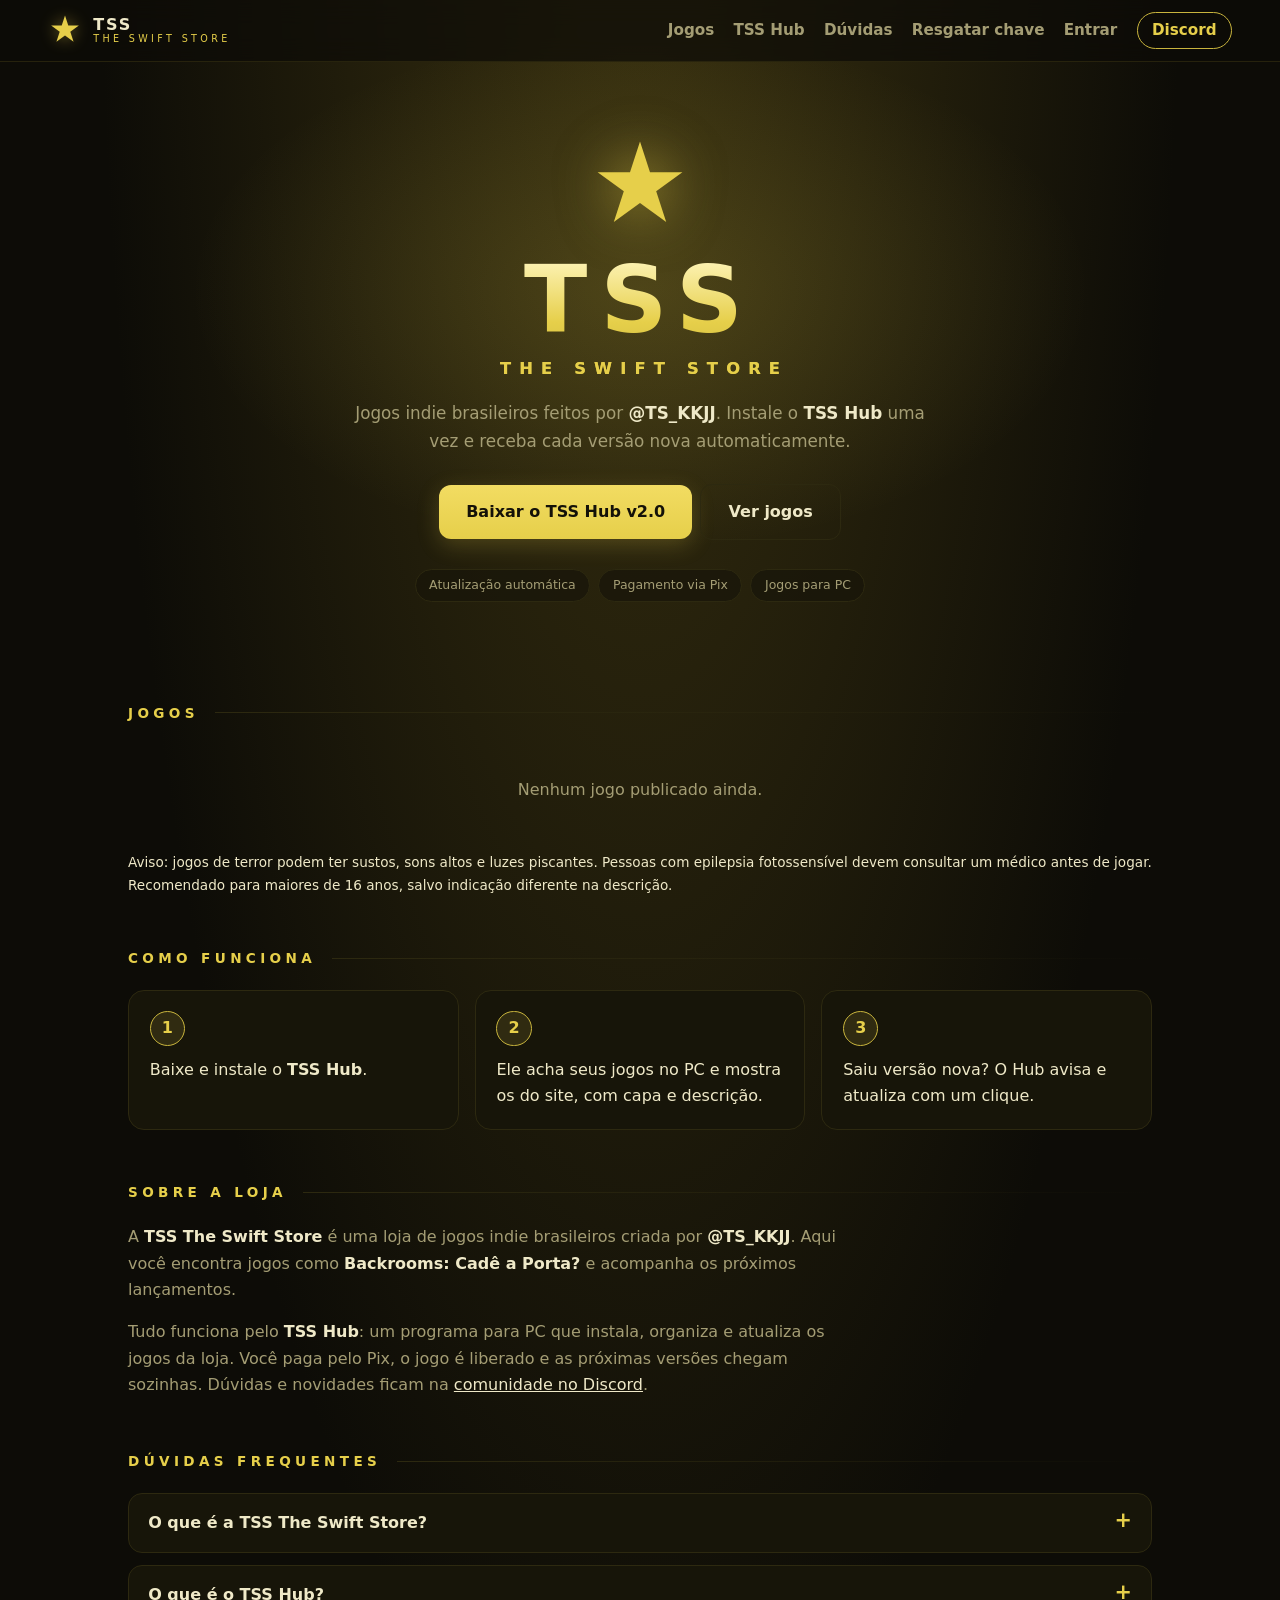
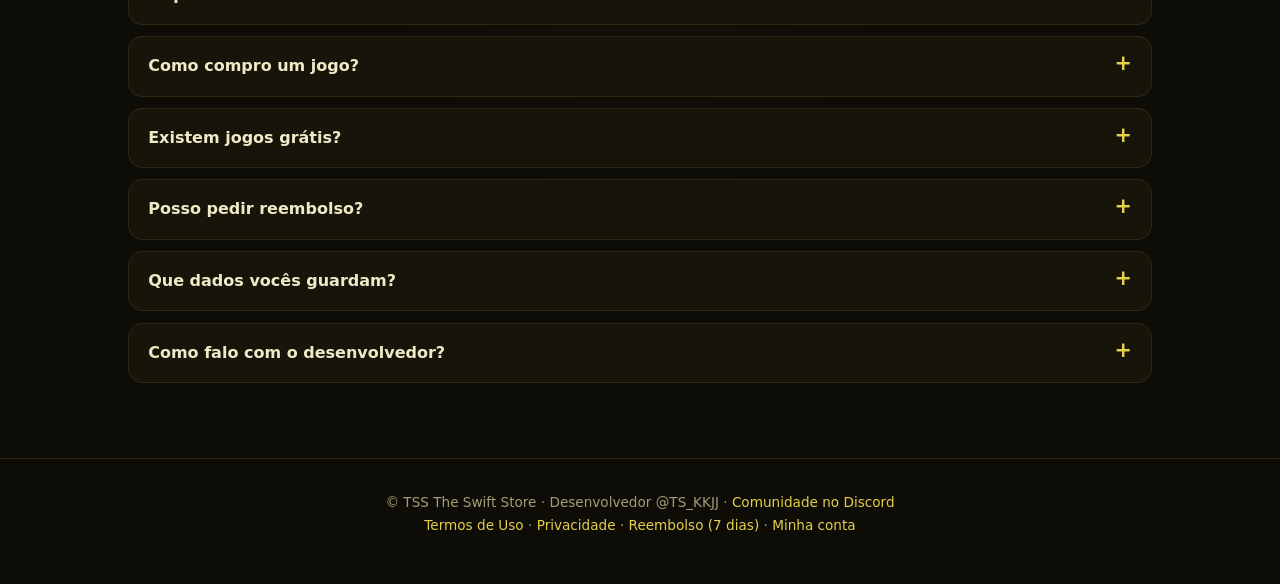
==== public/index.html @ dae32a20 "Pagina de cada jogo (/jogo/<id>) criada automaticamente + campos de video, capturas e requisitos no " ====
<!doctype html>
<html lang="pt-BR">
<head>
<meta charset="utf-8">
<meta name="viewport" content="width=device-width, initial-scale=1, viewport-fit=cover">
<title>TSS The Swift Store – Jogos indie brasileiros e TSS Hub</title>
<meta name="description" content="Loja oficial TSS The Swift Store: baixe o TSS Hub e instale jogos indie brasileiros, como Backrooms: Cadê a Porta?, com atualizações automáticas.">
<meta name="keywords" content="TSS The Swift Store, TSS Store, TSS Hub, jogos indie brasileiros, Backrooms Cadê a Porta, TS_KKJJ, loja de jogos">
<meta name="author" content="TS_KKJJ">
<meta name="robots" content="index, follow, max-image-preview:large">
<meta name="theme-color" content="#0d0c07">
<link rel="canonical" href="https://tss-store.vercel.app/">
<link rel="icon" type="image/svg+xml" href="/icon.svg">
<meta property="og:type" content="website">
<meta property="og:site_name" content="TSS The Swift Store">
<meta property="og:locale" content="pt_BR">
<meta property="og:title" content="TSS The Swift Store – Jogos indie brasileiros e TSS Hub">
<meta property="og:description" content="Instale o TSS Hub uma vez e receba cada versão nova dos jogos automaticamente. Backrooms: Cadê a Porta? e mais.">
<meta property="og:url" content="https://tss-store.vercel.app/">
<meta property="og:image" content="https://tss-store.vercel.app/capsules/backrooms.png">
<meta name="twitter:card" content="summary_large_image">
<meta name="twitter:title" content="TSS The Swift Store – Jogos indie brasileiros e TSS Hub">
<meta name="twitter:description" content="Loja de jogos indie com o TSS Hub e atualizações automáticas.">
<meta name="twitter:image" content="https://tss-store.vercel.app/capsules/backrooms.png">
<script type="application/ld+json">{"@context": "https://schema.org", "@graph": [{"@type": "WebSite", "@id": "https://tss-store.vercel.app/#website", "url": "https://tss-store.vercel.app/", "name": "TSS The Swift Store", "alternateName": ["TSS Store", "The Swift Store", "TSS Hub"], "inLanguage": "pt-BR", "description": "Loja de jogos indie brasileiros com o TSS Hub e atualizações automáticas."}, {"@type": "Organization", "@id": "https://tss-store.vercel.app/#org", "name": "TSS The Swift Store", "url": "https://tss-store.vercel.app/", "logo": "https://tss-store.vercel.app/icon.svg", "sameAs": ["https://discord.gg/h5pD7XCMAf"]}, {"@type": "FAQPage", "mainEntity": [{"@type": "Question", "name": "O que é a TSS The Swift Store?", "acceptedAnswer": {"@type": "Answer", "text": "É a loja e o catálogo de jogos indie feitos por @TS_KKJJ. Você instala o TSS Hub uma vez e ele baixa e atualiza os jogos da loja para você."}}, {"@type": "Question", "name": "O que é o TSS Hub?", "acceptedAnswer": {"@type": "Answer", "text": "É o programa para PC da TSS The Swift Store. Ele acha seus jogos, mostra os jogos do site com capa e descrição e avisa quando sai uma versão nova, atualizando com um clique."}}, {"@type": "Question", "name": "Como compro um jogo?", "acceptedAnswer": {"@type": "Answer", "text": "Clique em Comprar Pix no jogo e pague pelo Pix no próprio site. Depois da confirmação, o jogo fica liberado para instalar pelo TSS Hub. Se você tem uma chave, use a página Resgatar chave."}}, {"@type": "Question", "name": "Existem jogos grátis?", "acceptedAnswer": {"@type": "Answer", "text": "Sim. Alguns jogos têm demo gratuita para você testar antes de comprar, como a demo de Backrooms: Cadê a Porta?."}}, {"@type": "Question", "name": "Como falo com o desenvolvedor?", "acceptedAnswer": {"@type": "Answer", "text": "Entre no servidor de Discord da comunidade TSS, o link está no topo e no rodapé do site."}}]}]}</script>
<style>
:root{--gold:#e6cf4a;--gold2:#c9b53d;--bg:#0d0c07;--panel:#171509;--panel2:#1d1a0c;--line:#2d2910;--text:#efe9c8;--mute:#a49d74;color-scheme:dark;box-sizing:border-box;padding-top:env(safe-area-inset-top,0px);padding-bottom:env(safe-area-inset-bottom,0px)}
html{scroll-behavior:smooth;scroll-padding-top:calc(env(safe-area-inset-top,0px) + 4.5rem)}
*{box-sizing:border-box}
body{margin:0;background:var(--bg);background-image:radial-gradient(ellipse at 50% -10%,#3a3210 0,transparent 60%);background-repeat:no-repeat;color:var(--text);font:400 1rem/1.65 "Segoe UI",system-ui,Arial,sans-serif;min-height:100vh}
a{color:inherit}
:focus-visible{outline:2px solid var(--gold);outline-offset:3px;border-radius:6px}
.sr{position:absolute;width:1px;height:1px;overflow:hidden;clip:rect(0 0 0 0);white-space:nowrap}
header{position:sticky;top:env(safe-area-inset-top,0px);z-index:20;display:flex;justify-content:space-between;align-items:center;gap:1rem;flex-wrap:wrap;padding:.75rem clamp(1rem,4vw,3rem);background:rgba(13,12,7,.72);-webkit-backdrop-filter:blur(12px);backdrop-filter:blur(12px);border-bottom:1px solid rgba(45,41,16,.8)}
.brand{display:flex;align-items:center;gap:.7rem;font-weight:800;letter-spacing:.12em;text-decoration:none;line-height:1.1}
.brand svg{width:34px;height:34px;fill:var(--gold);filter:drop-shadow(0 0 8px rgba(230,207,74,.45))}
.brand small{display:block;font-size:.6rem;color:var(--gold);letter-spacing:.35em;font-weight:400}
nav{display:flex;align-items:center;flex-wrap:wrap;gap:.2rem 1.2rem}
nav a{color:var(--mute);text-decoration:none;font-weight:600;font-size:.95rem;transition:color .15s}
nav a:hover{color:var(--gold)}
nav a.pill{border:1px solid var(--gold2);color:var(--gold);padding:.3rem .9rem;border-radius:999px}
nav a.pill:hover{background:var(--gold);color:#141108}
.hero{position:relative;isolation:isolate;text-align:center;padding:4.5rem 1rem 3rem;max-width:900px;margin:0 auto}
.hero::before{content:"";position:absolute;z-index:-1;left:50%;top:-2rem;width:min(900px,140%);height:520px;transform:translateX(-50%);background:radial-gradient(closest-side,rgba(230,207,74,.17),transparent);pointer-events:none}
.hero .star{width:104px;fill:var(--gold);filter:drop-shadow(0 0 26px rgba(230,207,74,.55));animation:float 5s ease-in-out infinite}
@keyframes float{0%,100%{transform:translateY(0) rotate(0)}50%{transform:translateY(-8px) rotate(4deg)}}
.hero h1{margin:.5rem 0 0;font-size:clamp(3.2rem,13vw,5.8rem);letter-spacing:.14em;line-height:1;background:linear-gradient(180deg,#fff6bf,var(--gold) 55%,var(--gold2));-webkit-background-clip:text;background-clip:text;-webkit-text-fill-color:transparent;color:transparent}
.hero h1 span{display:block;margin:.9rem -.5em 0 0;font-size:clamp(.72rem,2.6vw,1.02rem);letter-spacing:.5em;font-weight:600;text-transform:uppercase;background:none;-webkit-text-fill-color:var(--gold);color:var(--gold)}
.hero p.lead{color:var(--mute);max-width:36rem;margin:1.4rem auto 1.8rem;font-size:1.05rem}
.hero p.lead b{color:var(--text)}
.btn{display:inline-block;background:linear-gradient(180deg,#f2dc62,var(--gold));color:#141108;font-weight:800;text-decoration:none;padding:.85rem 1.7rem;border-radius:12px;border:0;cursor:pointer;font-size:1rem;font-family:inherit;box-shadow:0 6px 22px rgba(230,207,74,.22);transition:transform .15s,box-shadow .15s,background .15s}
.btn:hover{transform:translateY(-2px);box-shadow:0 10px 28px rgba(230,207,74,.34)}
.btn.ghost{background:transparent;color:var(--text);border:1px solid var(--line);box-shadow:none;margin-left:.5rem}
.btn.ghost:hover{border-color:var(--gold2);color:var(--gold)}
.btn.off{opacity:.45;pointer-events:none;box-shadow:none}
.chips{display:flex;flex-wrap:wrap;justify-content:center;gap:.5rem;margin-top:1.8rem}
.chips span{border:1px solid var(--line);background:rgba(23,21,9,.7);color:var(--mute);font-size:.78rem;padding:.35rem .85rem;border-radius:999px}
main{max-width:1120px;margin:0 auto;padding:0 clamp(1rem,4vw,3rem) 4rem}
h2{display:flex;align-items:center;gap:1rem;font-size:.85rem;letter-spacing:.32em;color:var(--gold);margin:3.2rem 0 1.3rem;font-weight:700}
h2::after{content:"";flex:1;height:1px;background:linear-gradient(90deg,var(--line),transparent)}
.grid{display:grid;grid-template-columns:repeat(auto-fill,minmax(min(100%,320px),1fr));gap:1.4rem}
.card{background:linear-gradient(180deg,var(--panel2),var(--panel));border:1px solid var(--line);border-radius:18px;overflow:hidden;display:flex;flex-direction:column;transition:transform .18s,border-color .18s,box-shadow .18s}
.card:hover{transform:translateY(-4px);border-color:var(--gold2);box-shadow:0 14px 34px rgba(0,0,0,.45),0 0 0 1px rgba(230,207,74,.12)}
.ph{position:relative}
.ph img{width:100%;aspect-ratio:16/9;object-fit:cover;display:block;background:#1d1a0b}
.ph::after{content:"";position:absolute;inset:auto 0 0;height:45%;background:linear-gradient(transparent,rgba(23,21,9,.95));pointer-events:none}
.badge{position:absolute;z-index:1;top:.7rem;right:.7rem;background:rgba(13,12,7,.82);border:1px solid var(--gold2);color:var(--gold);font-weight:800;font-size:.8rem;padding:.2rem .65rem;border-radius:999px;-webkit-backdrop-filter:blur(6px);backdrop-filter:blur(6px)}
.card .b{padding:1.1rem 1.25rem 1.3rem;display:flex;flex-direction:column;gap:.55rem;flex:1}
.card h3{margin:0;font-size:1.25rem;line-height:1.25}
.tags{display:flex;gap:.4rem;flex-wrap:wrap}
.tags span{background:var(--line);color:var(--mute);font-size:.62rem;font-weight:700;padding:.15rem .5rem;border-radius:5px;letter-spacing:.08em}
.card p{margin:0;color:var(--mute);font-size:.92rem;flex:1}
.meta{display:flex;justify-content:space-between;align-items:center;gap:.6rem;flex-wrap:wrap;margin-top:.5rem}
.meta small{color:var(--mute)}
.sk{min-height:360px;background:linear-gradient(100deg,var(--panel) 30%,#211e0d 50%,var(--panel) 70%);background-size:200% 100%;animation:sh 1.4s linear infinite;border:1px solid var(--line);border-radius:18px}
@keyframes sh{to{background-position:-200% 0}}
#msg{display:none;color:var(--mute);text-align:center;padding:2rem}
.how{display:grid;grid-template-columns:repeat(auto-fit,minmax(220px,1fr));gap:1rem}
.how div{background:var(--panel);border:1px solid var(--line);border-radius:16px;padding:1.2rem 1.3rem;transition:border-color .18s}
.how div:hover{border-color:var(--gold2)}
.how b{display:grid;place-items:center;width:2.2rem;height:2.2rem;margin-bottom:.7rem;border-radius:50%;background:rgba(230,207,74,.12);border:1px solid var(--gold2);color:var(--gold);font-size:1rem}
.about p{color:var(--mute);max-width:46rem;margin:0 0 1rem}
.about p b,.about p a{color:var(--text)}
details{background:var(--panel);border:1px solid var(--line);border-radius:14px;margin-bottom:.7rem;transition:border-color .18s}
details[open]{border-color:var(--gold2)}
summary{cursor:pointer;padding:1rem 1.2rem;font-weight:700;list-style:none;display:flex;justify-content:space-between;gap:1rem}
summary::-webkit-details-marker{display:none}
summary::after{content:"+";color:var(--gold);font-size:1.3rem;line-height:1}
details[open] summary::after{content:"–"}
details p{margin:0;padding:0 1.2rem 1.1rem;color:var(--mute)}
footer{text-align:center;color:var(--mute);font-size:.85rem;padding:2rem 1rem 3rem;border-top:1px solid var(--line)}
footer a{color:var(--gold);text-decoration:none}
footer a:hover{text-decoration:underline}
.preco{font-weight:700;color:var(--gold)}
@media (max-width:560px){.btn.ghost{margin:.6rem 0 0}.hero{padding-top:3rem}}
@media (prefers-reduced-motion:reduce){*{animation:none!important;transition:none!important}html{scroll-behavior:auto}}
</style>
</head>
<body>
<header>
  <a class="brand" href="/" aria-label="TSS The Swift Store - início"><svg viewBox="-70 -70 140 140" aria-hidden="true"><polygon points="0,-60 13.47,-18.54 57.06,-18.54 21.8,7.08 35.27,48.54 0,22.92 -35.27,48.54 -21.8,7.08 -57.06,-18.54 -13.47,-18.54"/></svg><span>TSS<small>THE SWIFT STORE</small></span></a>
  <nav aria-label="Principal"><a href="#jogos">Jogos</a><a href="#hub">TSS Hub</a><a href="#faq">Dúvidas</a><a href="/resgatar">Resgatar chave</a><a href="/conta" id="navconta">Entrar</a><a class="pill" href="https://discord.gg/h5pD7XCMAf" target="_blank" rel="noopener">Discord</a></nav>
</header>

<section class="hero">
  <svg class="star" viewBox="-70 -70 140 140" aria-hidden="true"><polygon points="0,-60 13.47,-18.54 57.06,-18.54 21.8,7.08 35.27,48.54 0,22.92 -35.27,48.54 -21.8,7.08 -57.06,-18.54 -13.47,-18.54"/></svg>
  <h1>TSS<span>The Swift Store</span></h1>
  <p class="lead">Jogos indie brasileiros feitos por <b>@TS_KKJJ</b>. Instale o <b>TSS Hub</b> uma vez e receba cada versão nova automaticamente.</p>
  <a class="btn off" id="hubbtn" href="#hub">Baixar o TSS Hub</a><a class="btn ghost" href="#jogos">Ver jogos</a>
  <div class="chips"><span>Atualização automática</span><span>Pagamento via Pix</span><span>Jogos para PC</span></div>
</section>

<main>
  <h2 id="jogos">JOGOS</h2>
  <div class="grid" id="grid" aria-live="polite"><div class="sk"></div><div class="sk"></div></div>
  <div id="msg"></div>
  <p class="mut" style="font-size:.85rem;margin-top:1rem">Aviso: jogos de terror podem ter sustos, sons altos e luzes piscantes. Pessoas com epilepsia fotossensível devem consultar um médico antes de jogar. Recomendado para maiores de 16 anos, salvo indicação diferente na descrição.</p>
  <noscript><p>Ative o JavaScript para ver o catálogo. Jogo em destaque: <b>Backrooms: Cadê a Porta?</b>, um jogo de terror e exploração dos corredores amarelos.</p></noscript>

  <h2 id="hub">COMO FUNCIONA</h2>
  <div class="how">
    <div><b>1</b>Baixe e instale o <strong>TSS Hub</strong>.</div>
    <div><b>2</b>Ele acha seus jogos no PC e mostra os do site, com capa e descrição.</div>
    <div><b>3</b>Saiu versão nova? O Hub avisa e atualiza com um clique.</div>
  </div>

  <h2 id="sobre">SOBRE A LOJA</h2>
  <div class="about">
    <p>A <b>TSS The Swift Store</b> é uma loja de jogos indie brasileiros criada por <b>@TS_KKJJ</b>. Aqui você encontra jogos como <b>Backrooms: Cadê a Porta?</b> e acompanha os próximos lançamentos.</p>
    <p>Tudo funciona pelo <b>TSS Hub</b>: um programa para PC que instala, organiza e atualiza os jogos da loja. Você paga pelo Pix, o jogo é liberado e as próximas versões chegam sozinhas. Dúvidas e novidades ficam na <a href="https://discord.gg/h5pD7XCMAf" target="_blank" rel="noopener">comunidade no Discord</a>.</p>
  </div>

  <h2 id="faq">DÚVIDAS FREQUENTES</h2>
  <details><summary>O que é a TSS The Swift Store?</summary><p>É a loja e o catálogo de jogos indie feitos por @TS_KKJJ. Você instala o TSS Hub uma vez e ele baixa e atualiza os jogos da loja para você.</p></details><details><summary>O que é o TSS Hub?</summary><p>É o programa para PC da TSS The Swift Store. Ele acha seus jogos, mostra os jogos do site com capa e descrição e avisa quando sai uma versão nova, atualizando com um clique.</p></details><details><summary>Como compro um jogo?</summary><p>Clique em Comprar Pix no jogo e pague pelo Pix no próprio site. Depois da confirmação, o jogo fica liberado para instalar pelo TSS Hub. Se você tem uma chave, use a página Resgatar chave.</p></details><details><summary>Existem jogos grátis?</summary><p>Sim. Alguns jogos têm demo gratuita para você testar antes de comprar, como a demo de Backrooms: Cadê a Porta?.</p></details><details><summary>Posso pedir reembolso?</summary><p>Sim. Compras feitas no site podem ser desfeitas em até 7 dias, com devolução integral do valor. Peça em Minha conta ou pelo Discord. Veja a Política de Reembolso.</p></details><details><summary>Que dados vocês guardam?</summary><p>Para comprar, pedimos nome completo, CPF e e-mail, guardados cifrados na sua conta, além do registro do aceite dos termos. Você pode ver, corrigir, baixar e excluir seus dados em Minha conta. Veja a Política de Privacidade.</p></details><details><summary>Como falo com o desenvolvedor?</summary><p>Entre no servidor de Discord da comunidade TSS, o link está no topo e no rodapé do site.</p></details>
</main>

<footer>© TSS The Swift Store · Desenvolvedor @TS_KKJJ · <a href="https://discord.gg/h5pD7XCMAf" target="_blank" rel="noopener">Comunidade no Discord</a><br><a href="/termos">Termos de Uso</a> · <a href="/privacidade">Privacidade</a> · <a href="/reembolso">Reembolso (7 dias)</a> · <a href="/conta">Minha conta</a></footer>

<script>
function esc(s){return String(s==null?"":s).replace(/[&<>"']/g,function(c){return c==="&"?"&amp;":c==="<"?"&lt;":c===">"?"&gt;":c==='"'?"&quot;":"&#39;"})}
function safe(u){return /^(https:\/\/|\/|[a-z0-9_\-.\/]+$)/i.test(u||"")?u:""}
function fmtPreco(p){var n=Number(p);if(!Number.isFinite(n)||n<=0)return"Grátis (teste)";return"R$ "+n.toFixed(2).replace(".",",")}
function comprar(jogo,preco,nome){
  var q="jogo="+encodeURIComponent(jogo)+"&preco="+encodeURIComponent(preco||0)+"&nome="+encodeURIComponent(nome||"");
  location.href="/pagar.html?"+q;
}
function card(x){
  var acao;
  if(x.download_url){acao='<a class="btn" href="'+esc(safe(x.download_url))+'">Baixar</a>'}
  else if(!x.protegido&&x.disponivel){acao='<a class="btn" href="/api/baixar-gratis?jogo='+encodeURIComponent(x.id)+'">Baixar</a>'}
  else if(x.protegido){var label=Number(x.preco)>0?"Comprar Pix":"Obter grátis (teste)";
    acao='<button class="btn" data-jogo="'+esc(x.id)+'" data-preco="'+esc(x.preco||0)+'" data-nome="'+esc(x.name)+'">'+esc(label)+'</button>'}
  else{acao="<small>Em breve</small>"}
  var badge=x.protegido?fmtPreco(x.preco):((x.download_url||x.disponivel)?"GRÁTIS":"EM BREVE");
  var meta="v"+esc(x.version)+(x.size_mb?" · "+esc(x.size_mb)+" MB":"");
  var tags=(x.tags||[]).map(function(t){return"<span>"+esc(t)+"</span>"}).join("");
  return '<article class="card"><div class="ph"><a href="/jogo/'+encodeURIComponent(x.id)+'" style="display:block" aria-label="Ver pagina de '+esc(x.name)+'"><img src="'+esc(safe(x.capsule_url))+'" alt="'+esc(x.name)+' - capa do jogo" width="640" height="360" loading="lazy"></a><span class="badge">'+esc(badge)+'</span></div><div class="b"><h3><a href="/jogo/'+encodeURIComponent(x.id)+'" style="text-decoration:none">'+esc(x.name)+'</a></h3><div class="tags">'+tags+'</div><p>'+esc(x.description)+'</p><div class="meta"><small>'+meta+'</small>'+acao+'</div></div></article>';
}
function seo(g){
  try{
    var list=g.map(function(x,i){
      var item={"@type":"VideoGame","name":x.name,"description":x.description,"genre":x.tags||[],"gamePlatform":"PC","author":{"@type":"Person","name":"TS_KKJJ"},"inLanguage":"pt-BR"};
      try{item.image=new URL(safe(x.capsule_url),location.href).href}catch(e){}
      if(x.version)item.softwareVersion=String(x.version);
      if(x.protegido||x.download_url){item.offers={"@type":"Offer","price":x.protegido?(Number(x.preco)||0):0,"priceCurrency":"BRL","availability":"https://schema.org/InStock","url":location.origin+"/"}}
      return{"@type":"ListItem","position":i+1,"item":item};
    });
    var s=document.createElement("script");s.type="application/ld+json";
    s.textContent=JSON.stringify({"@context":"https://schema.org","@type":"ItemList","name":"Jogos da TSS The Swift Store","itemListElement":list});
    document.head.appendChild(s);
  }catch(e){}
}
var ultimo="",seoFeito=false;
function pintar(d){
  var hub=d.hub||{},b=document.getElementById("hubbtn");
  if(hub.download_url&&safe(hub.download_url)){b.href=safe(hub.download_url);b.classList.remove("off");b.textContent="Baixar o TSS Hub v"+hub.version}
  var g=(d.games||[]).filter(function(x){return x.disponivel===true}),grid=document.getElementById("grid"),msg=document.getElementById("msg");
  if(!g.length){grid.innerHTML="";msg.style.display="block";msg.textContent="Nenhum jogo publicado ainda.";return}
  msg.style.display="none";
  grid.innerHTML=g.map(card).join("");
  var buttons=grid.querySelectorAll("button[data-jogo]");
  for(var i=0;i<buttons.length;i++){(function(btn){btn.onclick=function(){comprar(btn.getAttribute("data-jogo"),Number(btn.getAttribute("data-preco"))||0,btn.getAttribute("data-nome")||"")}})(buttons[i])}
  if(!seoFeito){seoFeito=true;seo(g)}
}
/* Olha o catalogo e o cofre a cada 5 s; so redesenha quando algo mudou. */
function carregar(){
  fetch("/api/catalogo",{cache:"no-store"}).then(function(r){if(!r.ok)throw 0;return r.json()})
  .catch(function(){return fetch("catalog.json",{cache:"no-cache"}).then(function(r){return r.json()})})
  .then(function(d){var s=JSON.stringify(d);if(s===ultimo)return;ultimo=s;pintar(d)})
  .catch(function(){
    if(ultimo)return;
    document.getElementById("grid").innerHTML="";
    var m=document.getElementById("msg");m.style.display="block";m.textContent="Não consegui carregar o catálogo agora.";
  });
}
carregar();
setInterval(function(){if(!document.hidden)carregar()},5000);
document.addEventListener("visibilitychange",function(){if(!document.hidden)carregar()});
fetch("/api/auth?acao=eu",{credentials:"same-origin"}).then(function(r){return r.json()}).then(function(d){if(d&&d.logado){var a=document.getElementById("navconta");a.textContent=d.nome?"Olá, "+d.nome.split(" ")[0]:"Minha conta"}}).catch(function(){});
</script>
<script src="/legal.js" defer></script>
</body>
</html>
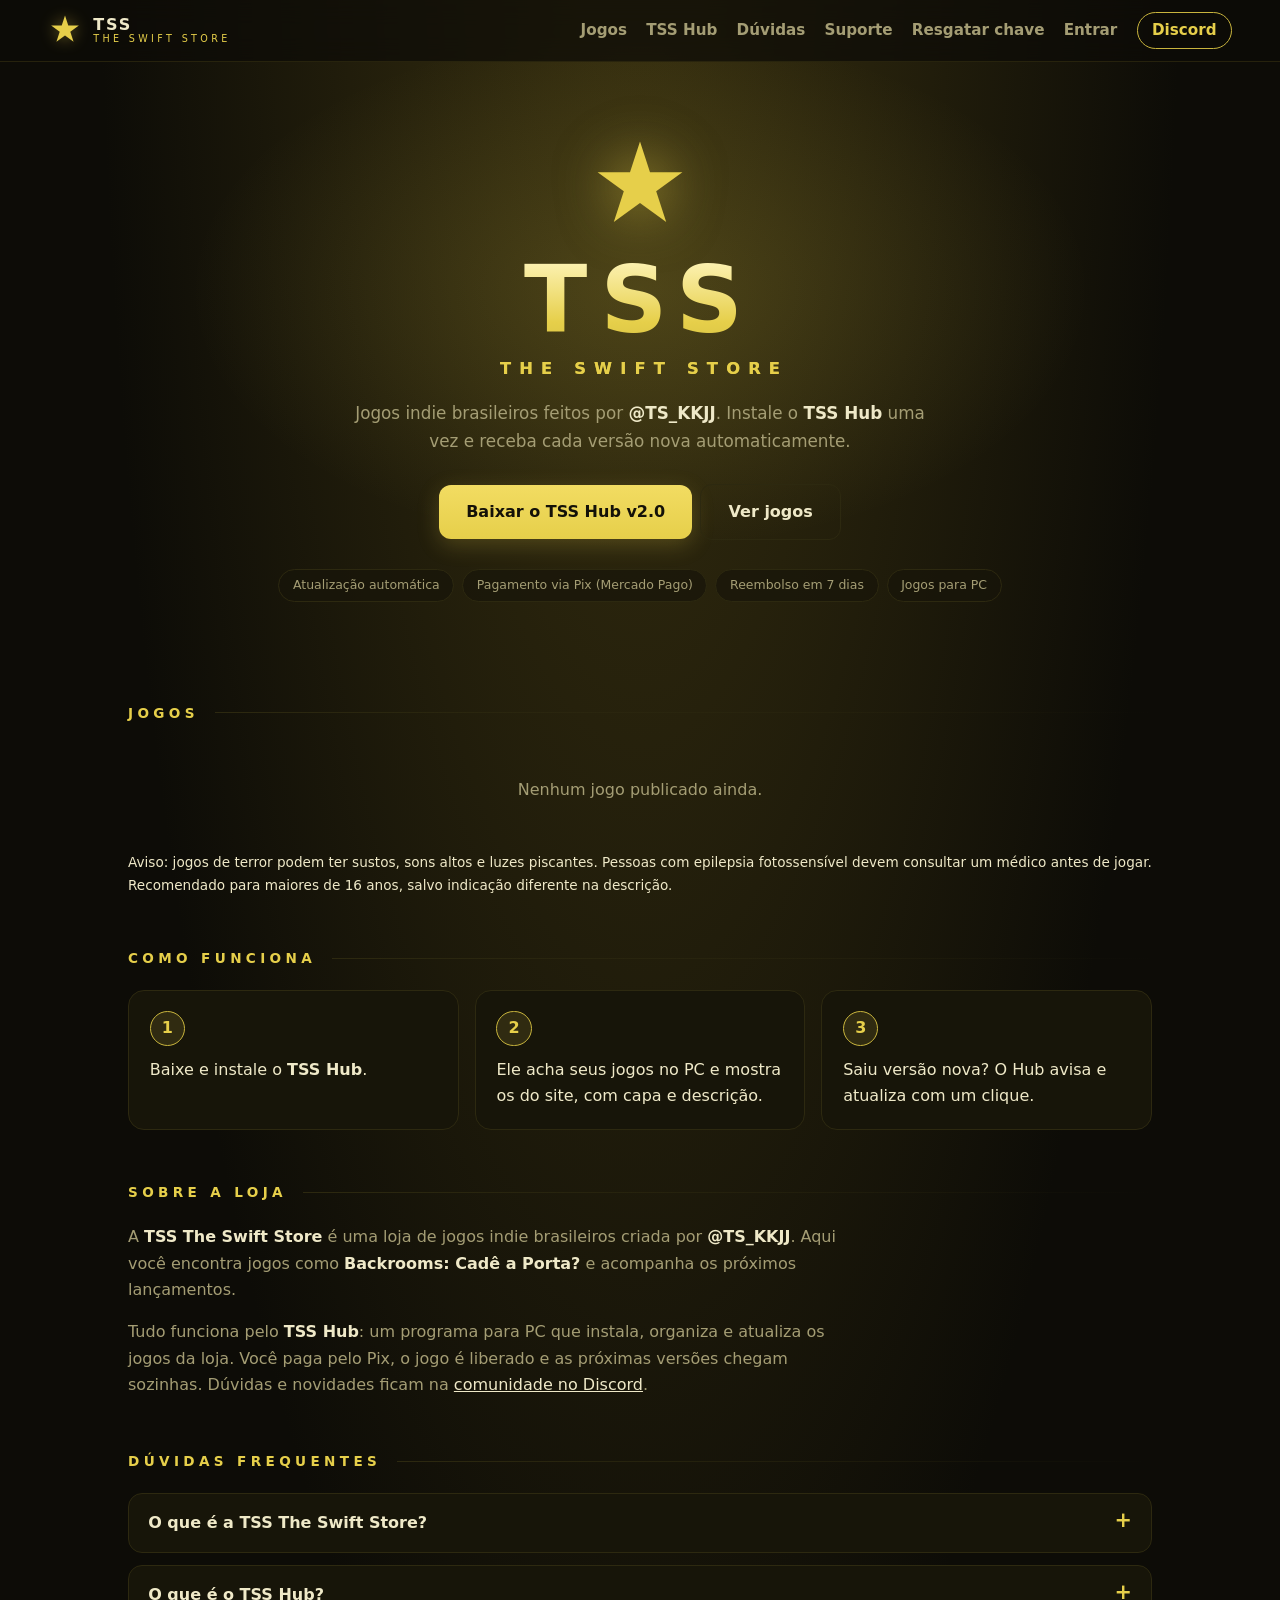
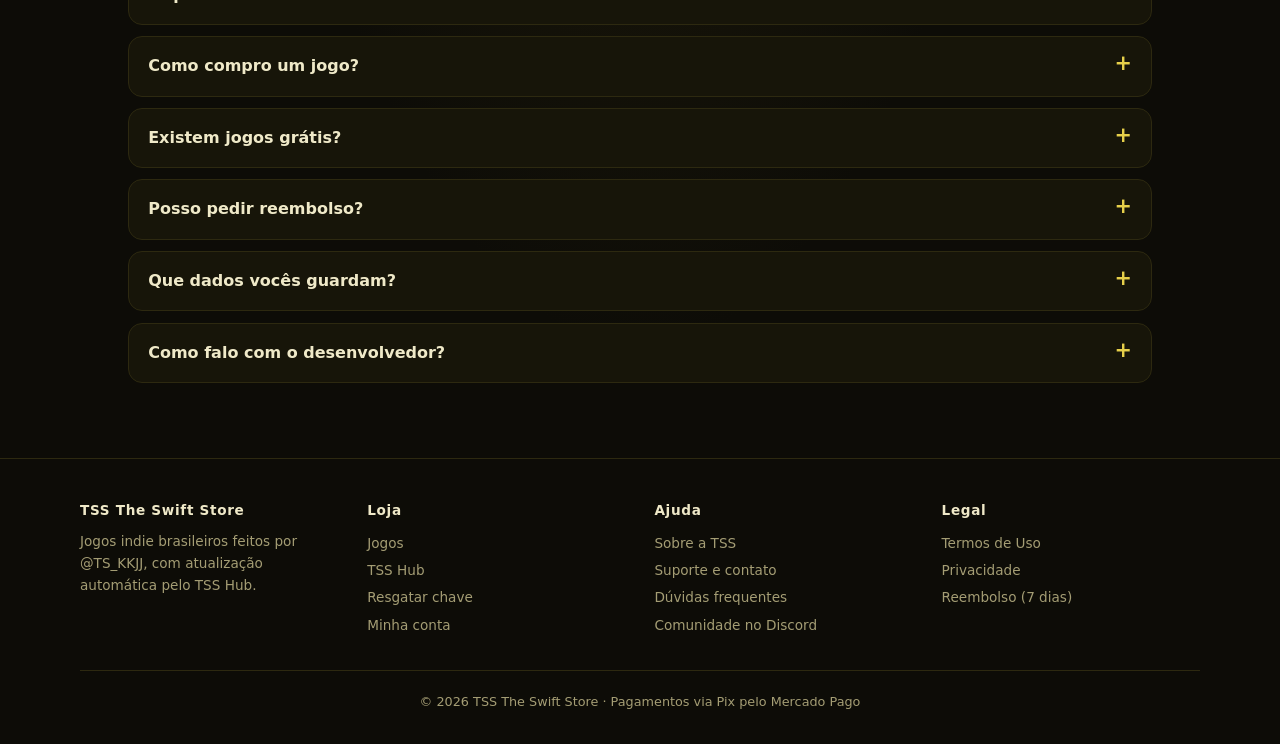
==== commit ba7bdff1: "Profissionalizacao (blocos 1, 2 e 4): Sobre, Suporte, rodape completo, selos de confianca, busca/fil" ====
--- a/public/index.html
+++ b/public/index.html
@@ -94,12 +94,33 @@
 .preco{font-weight:700;color:var(--gold)}
 @media (max-width:560px){.btn.ghost{margin:.6rem 0 0}.hero{padding-top:3rem}}
 @media (prefers-reduced-motion:reduce){*{animation:none!important;transition:none!important}html{scroll-behavior:auto}}
+[hidden]{display:none!important}
+.filtros{display:flex;flex-wrap:wrap;gap:.7rem;align-items:center;margin:0 0 1.2rem}
+.filtros input{flex:1 1 220px;background:var(--panel);border:1px solid var(--line);color:var(--text);padding:.65rem 1rem;border-radius:12px;font:inherit}
+.filtros input:focus{border-color:var(--gold2);outline:none}
+#ftags{display:flex;flex-wrap:wrap;gap:.4rem}
+.ch{background:transparent;border:1px solid var(--line);color:var(--mute);border-radius:999px;padding:.3rem .85rem;font:inherit;font-size:.8rem;cursor:pointer;transition:border-color .15s,color .15s}
+.ch:hover,.ch.on{border-color:var(--gold2);color:var(--gold)}
+.news{display:grid;grid-template-columns:repeat(auto-fit,minmax(260px,1fr));gap:1rem}
+.nw{background:linear-gradient(180deg,var(--panel2),var(--panel));border:1px solid var(--line);border-radius:16px;padding:1.1rem 1.3rem;transition:border-color .18s}
+.nw:hover{border-color:var(--gold2)}
+.nw small{color:var(--gold);letter-spacing:.08em;font-size:.75rem}
+.nw h3{margin:.3rem 0 .4rem;font-size:1.1rem}
+.nw p{margin:0 0 .6rem;color:var(--mute);font-size:.92rem;white-space:pre-line}
+.nw a{color:var(--gold);text-decoration:none;font-weight:700;font-size:.9rem}
+footer.rod{text-align:left;padding:2.5rem clamp(1rem,4vw,3rem) 2rem}
+.rg{max-width:1120px;margin:0 auto;display:grid;grid-template-columns:repeat(auto-fit,minmax(180px,1fr));gap:1.8rem}
+.rg b{display:block;color:var(--text);margin-bottom:.5rem;letter-spacing:.05em}
+.rg a{display:block;color:var(--mute);text-decoration:none;padding:.15rem 0}
+.rg a:hover{color:var(--gold);text-decoration:none}
+.rg p{margin:0;color:var(--mute);max-width:17rem}
+.cp{max-width:1120px;margin:2rem auto 0;padding-top:1.2rem;border-top:1px solid var(--line);color:var(--mute);font-size:.8rem;text-align:center}
 </style>
 </head>
 <body>
 <header>
   <a class="brand" href="/" aria-label="TSS The Swift Store - início"><svg viewBox="-70 -70 140 140" aria-hidden="true"><polygon points="0,-60 13.47,-18.54 57.06,-18.54 21.8,7.08 35.27,48.54 0,22.92 -35.27,48.54 -21.8,7.08 -57.06,-18.54 -13.47,-18.54"/></svg><span>TSS<small>THE SWIFT STORE</small></span></a>
-  <nav aria-label="Principal"><a href="#jogos">Jogos</a><a href="#hub">TSS Hub</a><a href="#faq">Dúvidas</a><a href="/resgatar">Resgatar chave</a><a href="/conta" id="navconta">Entrar</a><a class="pill" href="https://discord.gg/h5pD7XCMAf" target="_blank" rel="noopener">Discord</a></nav>
+  <nav aria-label="Principal"><a href="#jogos">Jogos</a><a href="#hub">TSS Hub</a><a href="#faq">Dúvidas</a><a href="/suporte">Suporte</a><a href="/resgatar">Resgatar chave</a><a href="/conta" id="navconta">Entrar</a><a class="pill" href="https://discord.gg/h5pD7XCMAf" target="_blank" rel="noopener">Discord</a></nav>
 </header>
 
 <section class="hero">
@@ -107,15 +128,18 @@
   <h1>TSS<span>The Swift Store</span></h1>
   <p class="lead">Jogos indie brasileiros feitos por <b>@TS_KKJJ</b>. Instale o <b>TSS Hub</b> uma vez e receba cada versão nova automaticamente.</p>
   <a class="btn off" id="hubbtn" href="#hub">Baixar o TSS Hub</a><a class="btn ghost" href="#jogos">Ver jogos</a>
-  <div class="chips"><span>Atualização automática</span><span>Pagamento via Pix</span><span>Jogos para PC</span></div>
+  <div class="chips"><span>Atualização automática</span><span>Pagamento via Pix (Mercado Pago)</span><span>Reembolso em 7 dias</span><span>Jogos para PC</span></div>
 </section>
 
 <main>
   <h2 id="jogos">JOGOS</h2>
+  <div class="filtros" id="filtros" hidden><input id="fq" type="search" placeholder="Buscar jogo…" aria-label="Buscar jogo"><div id="ftags"></div></div>
   <div class="grid" id="grid" aria-live="polite"><div class="sk"></div><div class="sk"></div></div>
   <div id="msg"></div>
   <p class="mut" style="font-size:.85rem;margin-top:1rem">Aviso: jogos de terror podem ter sustos, sons altos e luzes piscantes. Pessoas com epilepsia fotossensível devem consultar um médico antes de jogar. Recomendado para maiores de 16 anos, salvo indicação diferente na descrição.</p>
   <noscript><p>Ative o JavaScript para ver o catálogo. Jogo em destaque: <b>Backrooms: Cadê a Porta?</b>, um jogo de terror e exploração dos corredores amarelos.</p></noscript>
+
+  <div id="novsec" hidden><h2 id="novidades">NOVIDADES</h2><div class="news" id="news"></div></div>
 
   <h2 id="hub">COMO FUNCIONA</h2>
   <div class="how">
@@ -134,7 +158,12 @@
   <details><summary>O que é a TSS The Swift Store?</summary><p>É a loja e o catálogo de jogos indie feitos por @TS_KKJJ. Você instala o TSS Hub uma vez e ele baixa e atualiza os jogos da loja para você.</p></details><details><summary>O que é o TSS Hub?</summary><p>É o programa para PC da TSS The Swift Store. Ele acha seus jogos, mostra os jogos do site com capa e descrição e avisa quando sai uma versão nova, atualizando com um clique.</p></details><details><summary>Como compro um jogo?</summary><p>Clique em Comprar Pix no jogo e pague pelo Pix no próprio site. Depois da confirmação, o jogo fica liberado para instalar pelo TSS Hub. Se você tem uma chave, use a página Resgatar chave.</p></details><details><summary>Existem jogos grátis?</summary><p>Sim. Alguns jogos têm demo gratuita para você testar antes de comprar, como a demo de Backrooms: Cadê a Porta?.</p></details><details><summary>Posso pedir reembolso?</summary><p>Sim. Compras feitas no site podem ser desfeitas em até 7 dias, com devolução integral do valor. Peça em Minha conta ou pelo Discord. Veja a Política de Reembolso.</p></details><details><summary>Que dados vocês guardam?</summary><p>Para comprar, pedimos nome completo, CPF e e-mail, guardados cifrados na sua conta, além do registro do aceite dos termos. Você pode ver, corrigir, baixar e excluir seus dados em Minha conta. Veja a Política de Privacidade.</p></details><details><summary>Como falo com o desenvolvedor?</summary><p>Entre no servidor de Discord da comunidade TSS, o link está no topo e no rodapé do site.</p></details>
 </main>
 
-<footer>© TSS The Swift Store · Desenvolvedor @TS_KKJJ · <a href="https://discord.gg/h5pD7XCMAf" target="_blank" rel="noopener">Comunidade no Discord</a><br><a href="/termos">Termos de Uso</a> · <a href="/privacidade">Privacidade</a> · <a href="/reembolso">Reembolso (7 dias)</a> · <a href="/conta">Minha conta</a></footer>
+<footer class="rod"><div class="rg">
+<div><b>TSS The Swift Store</b><p>Jogos indie brasileiros feitos por @TS_KKJJ, com atualização automática pelo TSS Hub.</p></div>
+<div><b>Loja</b><a href="/#jogos">Jogos</a><a href="/#hub">TSS Hub</a><a href="/resgatar">Resgatar chave</a><a href="/conta">Minha conta</a></div>
+<div><b>Ajuda</b><a href="/sobre">Sobre a TSS</a><a href="/suporte">Suporte e contato</a><a href="/#faq">Dúvidas frequentes</a><a href="https://discord.gg/h5pD7XCMAf" target="_blank" rel="noopener">Comunidade no Discord</a></div>
+<div><b>Legal</b><a href="/termos">Termos de Uso</a><a href="/privacidade">Privacidade</a><a href="/reembolso">Reembolso (7 dias)</a></div>
+</div><p class="cp">© 2026 TSS The Swift Store · Pagamentos via Pix pelo Mercado Pago</p></footer>
 
 <script>
 function esc(s){return String(s==null?"":s).replace(/[&<>"']/g,function(c){return c==="&"?"&amp;":c==="<"?"&lt;":c===">"?"&gt;":c==='"'?"&quot;":"&#39;"})}
@@ -170,6 +199,24 @@
     document.head.appendChild(s);
   }catch(e){}
 }
+var todos=[],fq="",ftag="";
+function norm(s){return String(s||"").toLowerCase().normalize("NFD").replace(/[\u0300-\u036f]/g,"")}
+function filtrados(){return todos.filter(function(x){var ok=!fq||norm(x.name+" "+x.description+" "+(x.tags||[]).join(" ")).indexOf(fq)>-1;var t=!ftag||(x.tags||[]).indexOf(ftag)>-1;return ok&&t})}
+function redesenhar(){
+  var grid=document.getElementById("grid");
+  grid.innerHTML=filtrados().map(card).join("")||'<p class="mut">Nenhum jogo encontrado.</p>';
+  var buttons=grid.querySelectorAll("button[data-jogo]");
+  for(var i=0;i<buttons.length;i++){(function(btn){btn.onclick=function(){comprar(btn.getAttribute("data-jogo"),Number(btn.getAttribute("data-preco"))||0,btn.getAttribute("data-nome")||"")}})(buttons[i])}
+}
+function montarFiltros(){
+  var box=document.getElementById("filtros");
+  if(todos.length<4){box.hidden=true;fq="";ftag="";return}
+  box.hidden=false;
+  var tags=[];todos.forEach(function(x){(x.tags||[]).forEach(function(t){if(tags.indexOf(t)<0)tags.push(t)})});
+  document.getElementById("ftags").innerHTML=['<button class="ch'+(ftag===""?" on":"")+'" data-t="">Todos</button>'].concat(tags.map(function(t){return'<button class="ch'+(ftag===t?" on":"")+'" data-t="'+esc(t)+'">'+esc(t)+'</button>'})).join("");
+}
+document.getElementById("fq").oninput=function(){fq=norm(this.value);redesenhar()};
+document.getElementById("ftags").onclick=function(e){var b=e.target.closest?e.target.closest("button[data-t]"):null;if(!b)return;ftag=b.getAttribute("data-t");montarFiltros();redesenhar()};
 var ultimo="",seoFeito=false;
 function pintar(d){
   var hub=d.hub||{},b=document.getElementById("hubbtn");
@@ -177,9 +224,7 @@
   var g=(d.games||[]).filter(function(x){return x.disponivel===true}),grid=document.getElementById("grid"),msg=document.getElementById("msg");
   if(!g.length){grid.innerHTML="";msg.style.display="block";msg.textContent="Nenhum jogo publicado ainda.";return}
   msg.style.display="none";
-  grid.innerHTML=g.map(card).join("");
-  var buttons=grid.querySelectorAll("button[data-jogo]");
-  for(var i=0;i<buttons.length;i++){(function(btn){btn.onclick=function(){comprar(btn.getAttribute("data-jogo"),Number(btn.getAttribute("data-preco"))||0,btn.getAttribute("data-nome")||"")}})(buttons[i])}
+  todos=g;montarFiltros();redesenhar();
   if(!seoFeito){seoFeito=true;seo(g)}
 }
 /* Olha o catalogo e o cofre a cada 5 s; so redesenha quando algo mudou. */
@@ -196,6 +241,13 @@
 carregar();
 setInterval(function(){if(!document.hidden)carregar()},5000);
 document.addEventListener("visibilitychange",function(){if(!document.hidden)carregar()});
+fetch("/novidades.json",{cache:"no-cache"}).then(function(r){return r.ok?r.json():{posts:[]}}).then(function(d){
+  var p=((d&&d.posts)||[]).slice(0,3);if(!p.length)return;
+  document.getElementById("novsec").hidden=false;
+  document.getElementById("news").innerHTML=p.map(function(n){
+    var dt="";try{dt=new Date(n.data+"T12:00:00").toLocaleDateString("pt-BR",{day:"numeric",month:"long",year:"numeric"})}catch(e){}
+    return'<article class="nw"><small>'+esc(dt)+'</small><h3>'+esc(n.titulo)+'</h3><p>'+esc(n.texto)+'</p>'+(n.jogo?'<a href="/jogo/'+encodeURIComponent(n.jogo)+'">Ver o jogo →</a>':'')+'</article>'}).join("");
+}).catch(function(){});
 fetch("/api/auth?acao=eu",{credentials:"same-origin"}).then(function(r){return r.json()}).then(function(d){if(d&&d.logado){var a=document.getElementById("navconta");a.textContent=d.nome?"Olá, "+d.nome.split(" ")[0]:"Minha conta"}}).catch(function(){});
 </script>
 <script src="/legal.js" defer></script>
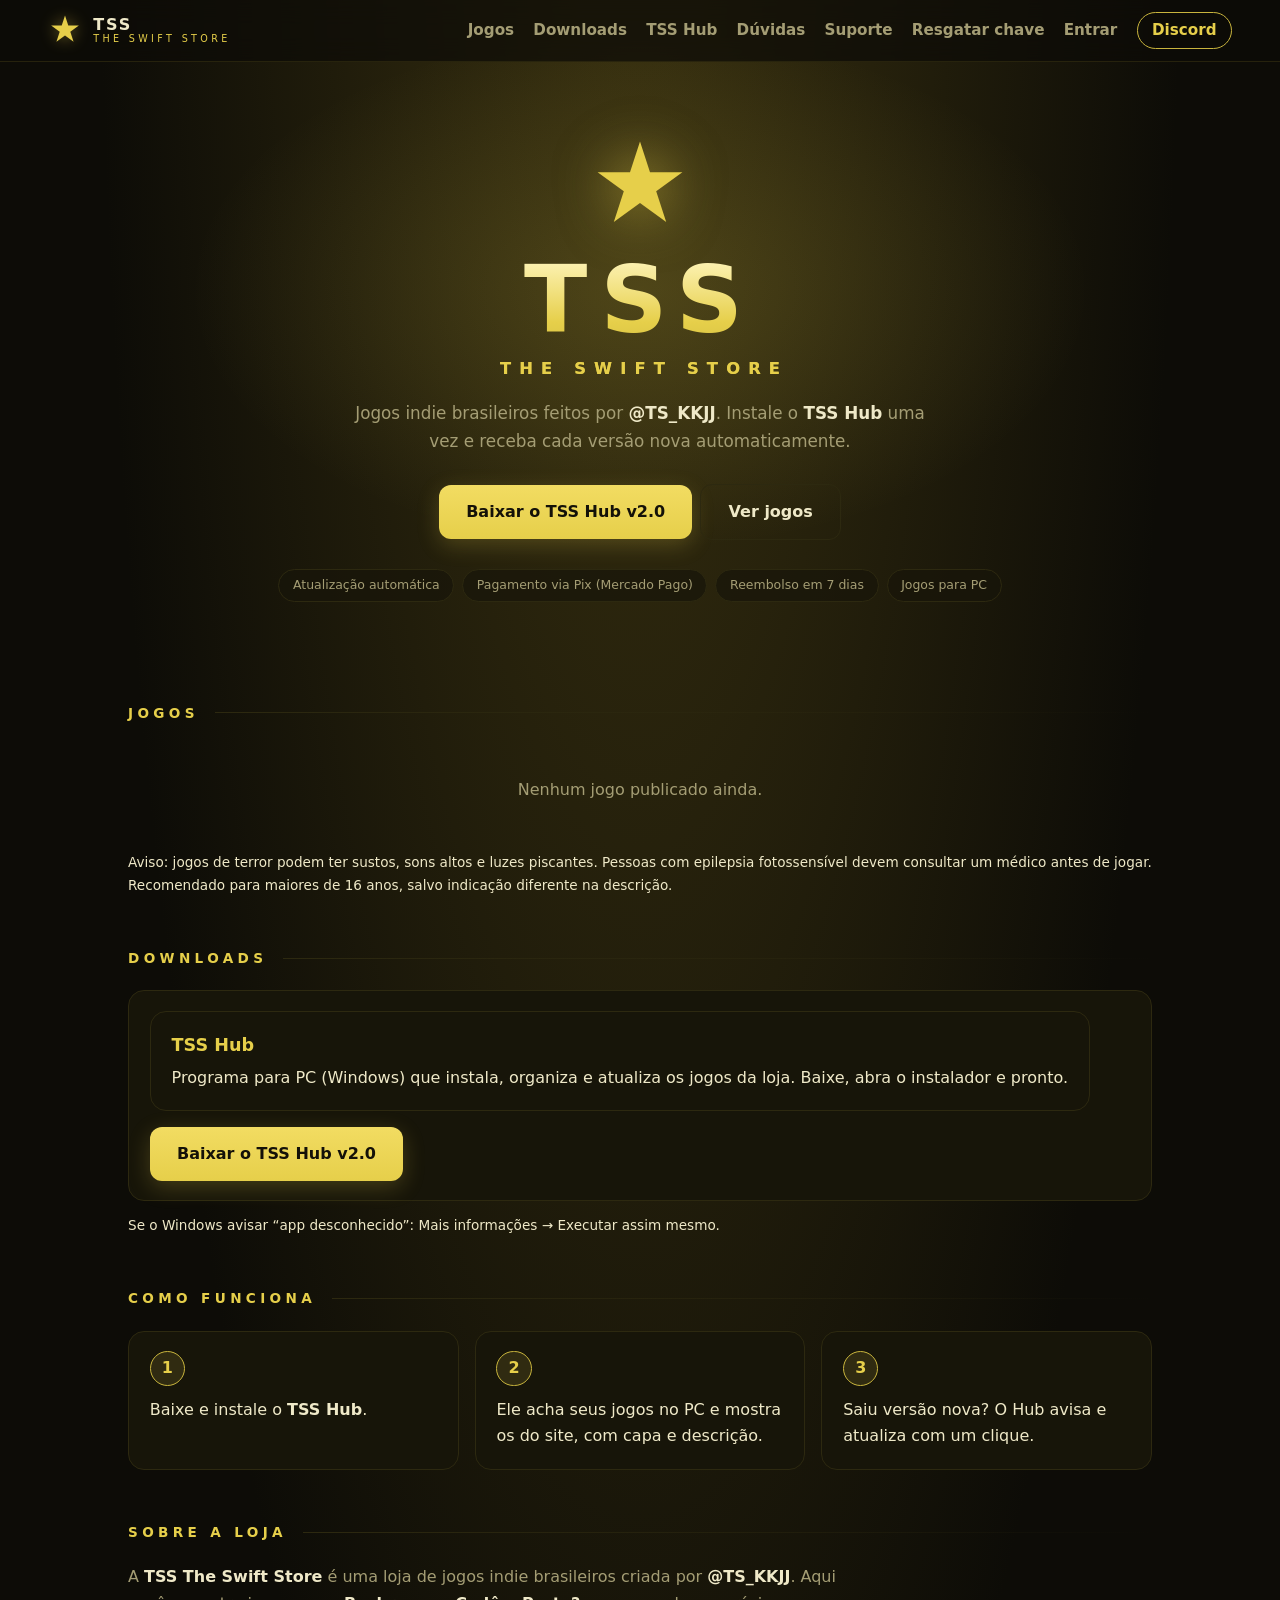
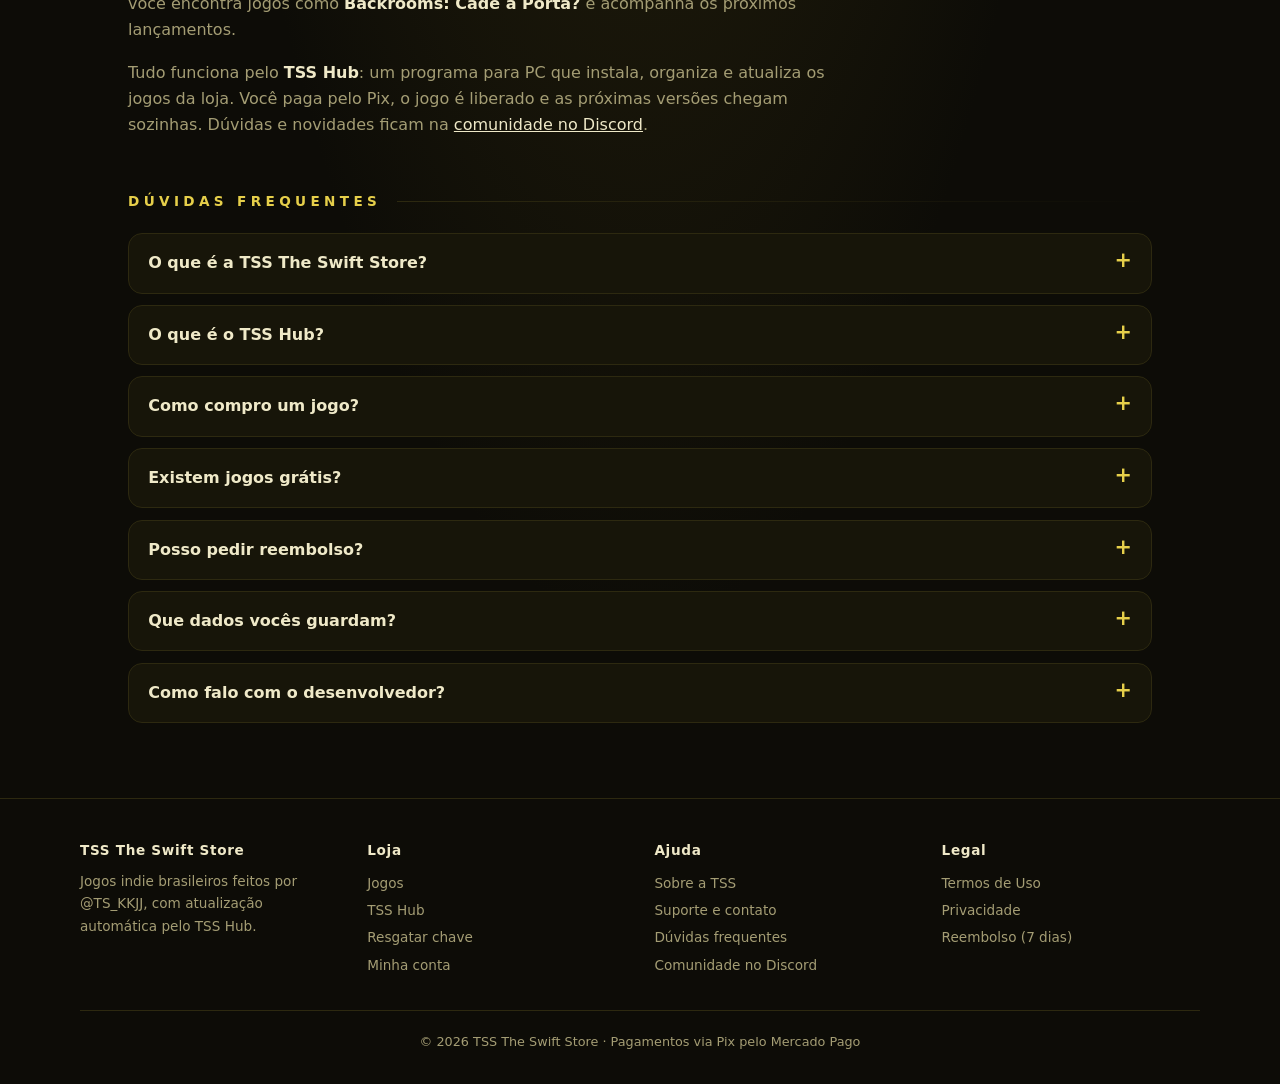
==== commit dc059448: "Link novo do Discord, FAQ de dados atualizada, secao Downloads e link proprio do TSS Hub (/baixar/hu" ====
--- a/public/index.html
+++ b/public/index.html
@@ -9,6 +9,7 @@
 <meta name="author" content="TS_KKJJ">
 <meta name="robots" content="index, follow, max-image-preview:large">
 <meta name="theme-color" content="#0d0c07">
+<script src="/tema.js" defer></script>
 <link rel="canonical" href="https://tss-store.vercel.app/">
 <link rel="icon" type="image/svg+xml" href="/icon.svg">
 <meta property="og:type" content="website">
@@ -22,7 +23,7 @@
 <meta name="twitter:title" content="TSS The Swift Store – Jogos indie brasileiros e TSS Hub">
 <meta name="twitter:description" content="Loja de jogos indie com o TSS Hub e atualizações automáticas.">
 <meta name="twitter:image" content="https://tss-store.vercel.app/capsules/backrooms.png">
-<script type="application/ld+json">{"@context": "https://schema.org", "@graph": [{"@type": "WebSite", "@id": "https://tss-store.vercel.app/#website", "url": "https://tss-store.vercel.app/", "name": "TSS The Swift Store", "alternateName": ["TSS Store", "The Swift Store", "TSS Hub"], "inLanguage": "pt-BR", "description": "Loja de jogos indie brasileiros com o TSS Hub e atualizações automáticas."}, {"@type": "Organization", "@id": "https://tss-store.vercel.app/#org", "name": "TSS The Swift Store", "url": "https://tss-store.vercel.app/", "logo": "https://tss-store.vercel.app/icon.svg", "sameAs": ["https://discord.gg/h5pD7XCMAf"]}, {"@type": "FAQPage", "mainEntity": [{"@type": "Question", "name": "O que é a TSS The Swift Store?", "acceptedAnswer": {"@type": "Answer", "text": "É a loja e o catálogo de jogos indie feitos por @TS_KKJJ. Você instala o TSS Hub uma vez e ele baixa e atualiza os jogos da loja para você."}}, {"@type": "Question", "name": "O que é o TSS Hub?", "acceptedAnswer": {"@type": "Answer", "text": "É o programa para PC da TSS The Swift Store. Ele acha seus jogos, mostra os jogos do site com capa e descrição e avisa quando sai uma versão nova, atualizando com um clique."}}, {"@type": "Question", "name": "Como compro um jogo?", "acceptedAnswer": {"@type": "Answer", "text": "Clique em Comprar Pix no jogo e pague pelo Pix no próprio site. Depois da confirmação, o jogo fica liberado para instalar pelo TSS Hub. Se você tem uma chave, use a página Resgatar chave."}}, {"@type": "Question", "name": "Existem jogos grátis?", "acceptedAnswer": {"@type": "Answer", "text": "Sim. Alguns jogos têm demo gratuita para você testar antes de comprar, como a demo de Backrooms: Cadê a Porta?."}}, {"@type": "Question", "name": "Como falo com o desenvolvedor?", "acceptedAnswer": {"@type": "Answer", "text": "Entre no servidor de Discord da comunidade TSS, o link está no topo e no rodapé do site."}}]}]}</script>
+<script type="application/ld+json">{"@context": "https://schema.org", "@graph": [{"@type": "WebSite", "@id": "https://tss-store.vercel.app/#website", "url": "https://tss-store.vercel.app/", "name": "TSS The Swift Store", "alternateName": ["TSS Store", "The Swift Store", "TSS Hub"], "inLanguage": "pt-BR", "description": "Loja de jogos indie brasileiros com o TSS Hub e atualizações automáticas."}, {"@type": "Organization", "@id": "https://tss-store.vercel.app/#org", "name": "TSS The Swift Store", "url": "https://tss-store.vercel.app/", "logo": "https://tss-store.vercel.app/icon.svg", "sameAs": ["https://discord.gg/uGSSjuYyjY"]}, {"@type": "FAQPage", "mainEntity": [{"@type": "Question", "name": "O que é a TSS The Swift Store?", "acceptedAnswer": {"@type": "Answer", "text": "É a loja e o catálogo de jogos indie feitos por @TS_KKJJ. Você instala o TSS Hub uma vez e ele baixa e atualiza os jogos da loja para você."}}, {"@type": "Question", "name": "O que é o TSS Hub?", "acceptedAnswer": {"@type": "Answer", "text": "É o programa para PC da TSS The Swift Store. Ele acha seus jogos, mostra os jogos do site com capa e descrição e avisa quando sai uma versão nova, atualizando com um clique."}}, {"@type": "Question", "name": "Como compro um jogo?", "acceptedAnswer": {"@type": "Answer", "text": "Clique em Comprar Pix no jogo e pague pelo Pix no próprio site. Depois da confirmação, o jogo fica liberado para instalar pelo TSS Hub. Se você tem uma chave, use a página Resgatar chave."}}, {"@type": "Question", "name": "Existem jogos grátis?", "acceptedAnswer": {"@type": "Answer", "text": "Sim. Alguns jogos têm demo gratuita para você testar antes de comprar, como a demo de Backrooms: Cadê a Porta?."}}, {"@type": "Question", "name": "Como falo com o desenvolvedor?", "acceptedAnswer": {"@type": "Answer", "text": "Entre no servidor de Discord da comunidade TSS, o link está no topo e no rodapé do site."}}]}]}</script>
 <style>
 :root{--gold:#e6cf4a;--gold2:#c9b53d;--bg:#0d0c07;--panel:#171509;--panel2:#1d1a0c;--line:#2d2910;--text:#efe9c8;--mute:#a49d74;color-scheme:dark;box-sizing:border-box;padding-top:env(safe-area-inset-top,0px);padding-bottom:env(safe-area-inset-bottom,0px)}
 html{scroll-behavior:smooth;scroll-padding-top:calc(env(safe-area-inset-top,0px) + 4.5rem)}
@@ -115,13 +116,16 @@
 .rg a:hover{color:var(--gold);text-decoration:none}
 .rg p{margin:0;color:var(--mute);max-width:17rem}
 .cp{max-width:1120px;margin:2rem auto 0;padding-top:1.2rem;border-top:1px solid var(--line);color:var(--mute);font-size:.8rem;text-align:center}
+.dst{display:grid;grid-template-columns:1.2fr 1fr;border:1px solid var(--gold2);border-radius:18px;overflow:hidden;background:linear-gradient(180deg,var(--panel2),var(--panel));text-decoration:none;margin:0 0 2rem;transition:box-shadow .18s}.dst:hover{box-shadow:0 14px 34px rgba(0,0,0,.45)}.dst img{width:100%;height:100%;min-height:220px;object-fit:cover;display:block}.dst .t{padding:1.6rem;display:flex;flex-direction:column;justify-content:center;gap:.6rem}.dst small{color:var(--gold);letter-spacing:.2em;font-weight:700}.dst h3{margin:0;font-size:1.7rem;line-height:1.2}.dst p{margin:0;color:var(--mute)}@media(max-width:700px){.dst{grid-template-columns:1fr}}
 </style>
+<link rel="stylesheet" href="/tema-pro.css">
 </head>
 <body>
 <header>
   <a class="brand" href="/" aria-label="TSS The Swift Store - início"><svg viewBox="-70 -70 140 140" aria-hidden="true"><polygon points="0,-60 13.47,-18.54 57.06,-18.54 21.8,7.08 35.27,48.54 0,22.92 -35.27,48.54 -21.8,7.08 -57.06,-18.54 -13.47,-18.54"/></svg><span>TSS<small>THE SWIFT STORE</small></span></a>
-  <nav aria-label="Principal"><a href="#jogos">Jogos</a><a href="#hub">TSS Hub</a><a href="#faq">Dúvidas</a><a href="/suporte">Suporte</a><a href="/resgatar">Resgatar chave</a><a href="/conta" id="navconta">Entrar</a><a class="pill" href="https://discord.gg/h5pD7XCMAf" target="_blank" rel="noopener">Discord</a></nav>
+  <nav aria-label="Principal"><a href="#jogos">Jogos</a><a href="#downloads">Downloads</a><a href="#hub">TSS Hub</a><a href="#faq">Dúvidas</a><a href="/suporte">Suporte</a><a href="/resgatar">Resgatar chave</a><a href="/conta" id="navconta">Entrar</a><a class="pill" href="https://discord.gg/uGSSjuYyjY" target="_blank" rel="noopener">Discord</a></nav>
 </header>
+<div id="destaque" hidden></div>
 
 <section class="hero">
   <svg class="star" viewBox="-70 -70 140 140" aria-hidden="true"><polygon points="0,-60 13.47,-18.54 57.06,-18.54 21.8,7.08 35.27,48.54 0,22.92 -35.27,48.54 -21.8,7.08 -57.06,-18.54 -13.47,-18.54"/></svg>
@@ -141,6 +145,15 @@
 
   <div id="novsec" hidden><h2 id="novidades">NOVIDADES</h2><div class="news" id="news"></div></div>
 
+  <h2 id="downloads">DOWNLOADS</h2>
+  <div class="how" style="grid-template-columns:1fr">
+    <div style="display:flex;flex-wrap:wrap;align-items:center;justify-content:space-between;gap:1rem">
+      <div style="min-width:14rem"><strong style="color:var(--gold);font-size:1.1rem">TSS Hub</strong><p class="mut" style="margin:.3rem 0 0" id="hubinfo">Programa para PC (Windows) que instala, organiza e atualiza os jogos da loja. Baixe, abra o instalador e pronto.</p></div>
+      <a class="btn off" id="hubbtn2" href="/baixar/hub">Baixar o TSS Hub</a>
+    </div>
+  </div>
+  <p class="mut" style="font-size:.85rem;margin-top:.8rem">Se o Windows avisar “app desconhecido”: Mais informações → Executar assim mesmo.</p>
+
   <h2 id="hub">COMO FUNCIONA</h2>
   <div class="how">
     <div><b>1</b>Baixe e instale o <strong>TSS Hub</strong>.</div>
@@ -151,17 +164,17 @@
   <h2 id="sobre">SOBRE A LOJA</h2>
   <div class="about">
     <p>A <b>TSS The Swift Store</b> é uma loja de jogos indie brasileiros criada por <b>@TS_KKJJ</b>. Aqui você encontra jogos como <b>Backrooms: Cadê a Porta?</b> e acompanha os próximos lançamentos.</p>
-    <p>Tudo funciona pelo <b>TSS Hub</b>: um programa para PC que instala, organiza e atualiza os jogos da loja. Você paga pelo Pix, o jogo é liberado e as próximas versões chegam sozinhas. Dúvidas e novidades ficam na <a href="https://discord.gg/h5pD7XCMAf" target="_blank" rel="noopener">comunidade no Discord</a>.</p>
+    <p>Tudo funciona pelo <b>TSS Hub</b>: um programa para PC que instala, organiza e atualiza os jogos da loja. Você paga pelo Pix, o jogo é liberado e as próximas versões chegam sozinhas. Dúvidas e novidades ficam na <a href="https://discord.gg/uGSSjuYyjY" target="_blank" rel="noopener">comunidade no Discord</a>.</p>
   </div>
 
   <h2 id="faq">DÚVIDAS FREQUENTES</h2>
-  <details><summary>O que é a TSS The Swift Store?</summary><p>É a loja e o catálogo de jogos indie feitos por @TS_KKJJ. Você instala o TSS Hub uma vez e ele baixa e atualiza os jogos da loja para você.</p></details><details><summary>O que é o TSS Hub?</summary><p>É o programa para PC da TSS The Swift Store. Ele acha seus jogos, mostra os jogos do site com capa e descrição e avisa quando sai uma versão nova, atualizando com um clique.</p></details><details><summary>Como compro um jogo?</summary><p>Clique em Comprar Pix no jogo e pague pelo Pix no próprio site. Depois da confirmação, o jogo fica liberado para instalar pelo TSS Hub. Se você tem uma chave, use a página Resgatar chave.</p></details><details><summary>Existem jogos grátis?</summary><p>Sim. Alguns jogos têm demo gratuita para você testar antes de comprar, como a demo de Backrooms: Cadê a Porta?.</p></details><details><summary>Posso pedir reembolso?</summary><p>Sim. Compras feitas no site podem ser desfeitas em até 7 dias, com devolução integral do valor. Peça em Minha conta ou pelo Discord. Veja a Política de Reembolso.</p></details><details><summary>Que dados vocês guardam?</summary><p>Para comprar, pedimos nome completo, CPF e e-mail, guardados cifrados na sua conta, além do registro do aceite dos termos. Você pode ver, corrigir, baixar e excluir seus dados em Minha conta. Veja a Política de Privacidade.</p></details><details><summary>Como falo com o desenvolvedor?</summary><p>Entre no servidor de Discord da comunidade TSS, o link está no topo e no rodapé do site.</p></details>
+  <details><summary>O que é a TSS The Swift Store?</summary><p>É a loja e o catálogo de jogos indie feitos por @TS_KKJJ. Você instala o TSS Hub uma vez e ele baixa e atualiza os jogos da loja para você.</p></details><details><summary>O que é o TSS Hub?</summary><p>É o programa para PC da TSS The Swift Store. Ele acha seus jogos, mostra os jogos do site com capa e descrição e avisa quando sai uma versão nova, atualizando com um clique.</p></details><details><summary>Como compro um jogo?</summary><p>Clique em Comprar Pix no jogo e pague pelo Pix no próprio site. Depois da confirmação, o jogo fica liberado para instalar pelo TSS Hub. Se você tem uma chave, use a página Resgatar chave.</p></details><details><summary>Existem jogos grátis?</summary><p>Sim. Alguns jogos têm demo gratuita para você testar antes de comprar, como a demo de Backrooms: Cadê a Porta?.</p></details><details><summary>Posso pedir reembolso?</summary><p>Sim. Compras feitas no site podem ser desfeitas em até 7 dias, com devolução integral do valor. Peça em Minha conta ou pelo Discord. Veja a Política de Reembolso.</p></details><details><summary>Que dados vocês guardam?</summary><p>Você entra só com o Discord: a TSS vê o seu ID e o nome de usuário, e a conta guarda apenas um código do login. A TSS não pede nem guarda nome completo ou CPF; se o Mercado Pago pedir algum dado para o Pix, é na tela dele. Guardamos suas compras e o código do computador da chave de ativação. Você pode baixar e excluir seus dados em Minha conta. Veja a Política de Privacidade.</p></details><details><summary>Como falo com o desenvolvedor?</summary><p>Entre no servidor de Discord da comunidade TSS, o link está no topo e no rodapé do site.</p></details>
 </main>
 
 <footer class="rod"><div class="rg">
 <div><b>TSS The Swift Store</b><p>Jogos indie brasileiros feitos por @TS_KKJJ, com atualização automática pelo TSS Hub.</p></div>
 <div><b>Loja</b><a href="/#jogos">Jogos</a><a href="/#hub">TSS Hub</a><a href="/resgatar">Resgatar chave</a><a href="/conta">Minha conta</a></div>
-<div><b>Ajuda</b><a href="/sobre">Sobre a TSS</a><a href="/suporte">Suporte e contato</a><a href="/#faq">Dúvidas frequentes</a><a href="https://discord.gg/h5pD7XCMAf" target="_blank" rel="noopener">Comunidade no Discord</a></div>
+<div><b>Ajuda</b><a href="/sobre">Sobre a TSS</a><a href="/suporte">Suporte e contato</a><a href="/#faq">Dúvidas frequentes</a><a href="https://discord.gg/uGSSjuYyjY" target="_blank" rel="noopener">Comunidade no Discord</a></div>
 <div><b>Legal</b><a href="/termos">Termos de Uso</a><a href="/privacidade">Privacidade</a><a href="/reembolso">Reembolso (7 dias)</a></div>
 </div><p class="cp">© 2026 TSS The Swift Store · Pagamentos via Pix pelo Mercado Pago</p></footer>
 
@@ -199,6 +212,16 @@
     document.head.appendChild(s);
   }catch(e){}
 }
+var lojaCfg=null;
+function destacar(){
+  var box=document.getElementById("destaque"),id=lojaCfg&&lojaCfg.destaque&&lojaCfg.destaque.jogo,g=null;
+  for(var i=0;i<todos.length;i++){if(todos[i].id===id)g=todos[i]}
+  if(!g&&todos.length)g=todos[0];
+  if(!g){box.hidden=true;box.innerHTML="";return}
+  box.hidden=false;
+  box.innerHTML='<section class="bb"><img class="bbimg" src="'+esc(safe(g.banner_url||g.capsule_url))+'" alt="'+esc(g.name)+'"><div class="bbfade"></div><div class="bbtxt"><span class="bbtag">EM DESTAQUE</span><div class="bbh">'+esc(g.name)+'</div><p>'+esc(g.description)+'</p><div class="bbact"><a class="btn" href="/jogo/'+encodeURIComponent(g.id)+'">Ver o jogo</a><span class="bbprice">'+esc(g.protegido?fmtPreco(g.preco):"Grátis")+'</span></div></div></section>';
+}
+fetch("/loja.json",{cache:"no-cache"}).then(function(r){return r.ok?r.json():null}).then(function(l){lojaCfg=l;destacar()}).catch(function(){});
 var todos=[],fq="",ftag="";
 function norm(s){return String(s||"").toLowerCase().normalize("NFD").replace(/[\u0300-\u036f]/g,"")}
 function filtrados(){return todos.filter(function(x){var ok=!fq||norm(x.name+" "+x.description+" "+(x.tags||[]).join(" ")).indexOf(fq)>-1;var t=!ftag||(x.tags||[]).indexOf(ftag)>-1;return ok&&t})}
@@ -218,13 +241,17 @@
 document.getElementById("fq").oninput=function(){fq=norm(this.value);redesenhar()};
 document.getElementById("ftags").onclick=function(e){var b=e.target.closest?e.target.closest("button[data-t]"):null;if(!b)return;ftag=b.getAttribute("data-t");montarFiltros();redesenhar()};
 var ultimo="",seoFeito=false;
+var hubProprio=false;
+function aplicarHub(url,ver){["hubbtn","hubbtn2"].forEach(function(id){var b=document.getElementById(id);if(!b)return;b.href=url;b.classList.remove("off");b.textContent="Baixar o TSS Hub"+(ver?" v"+ver:"")})}
+/* Instalador do Hub hospedado no proprio site (/baixar/hub). Se ainda nao foi publicado, usa o link do catalogo. */
+fetch("/api/baixar-hub?info=1",{cache:"no-store"}).then(function(r){return r.json()}).then(function(j){if(j&&j.ok){hubProprio=true;aplicarHub("/baixar/hub",j.versao)}}).catch(function(){});
 function pintar(d){
-  var hub=d.hub||{},b=document.getElementById("hubbtn");
-  if(hub.download_url&&safe(hub.download_url)){b.href=safe(hub.download_url);b.classList.remove("off");b.textContent="Baixar o TSS Hub v"+hub.version}
+  var hub=d.hub||{};
+  if(!hubProprio&&hub.download_url&&safe(hub.download_url)){aplicarHub(safe(hub.download_url),hub.version)}
   var g=(d.games||[]).filter(function(x){return x.disponivel===true}),grid=document.getElementById("grid"),msg=document.getElementById("msg");
   if(!g.length){grid.innerHTML="";msg.style.display="block";msg.textContent="Nenhum jogo publicado ainda.";return}
   msg.style.display="none";
-  todos=g;montarFiltros();redesenhar();
+  todos=g;montarFiltros();redesenhar();destacar();
   if(!seoFeito){seoFeito=true;seo(g)}
 }
 /* Olha o catalogo e o cofre a cada 5 s; so redesenha quando algo mudou. */
